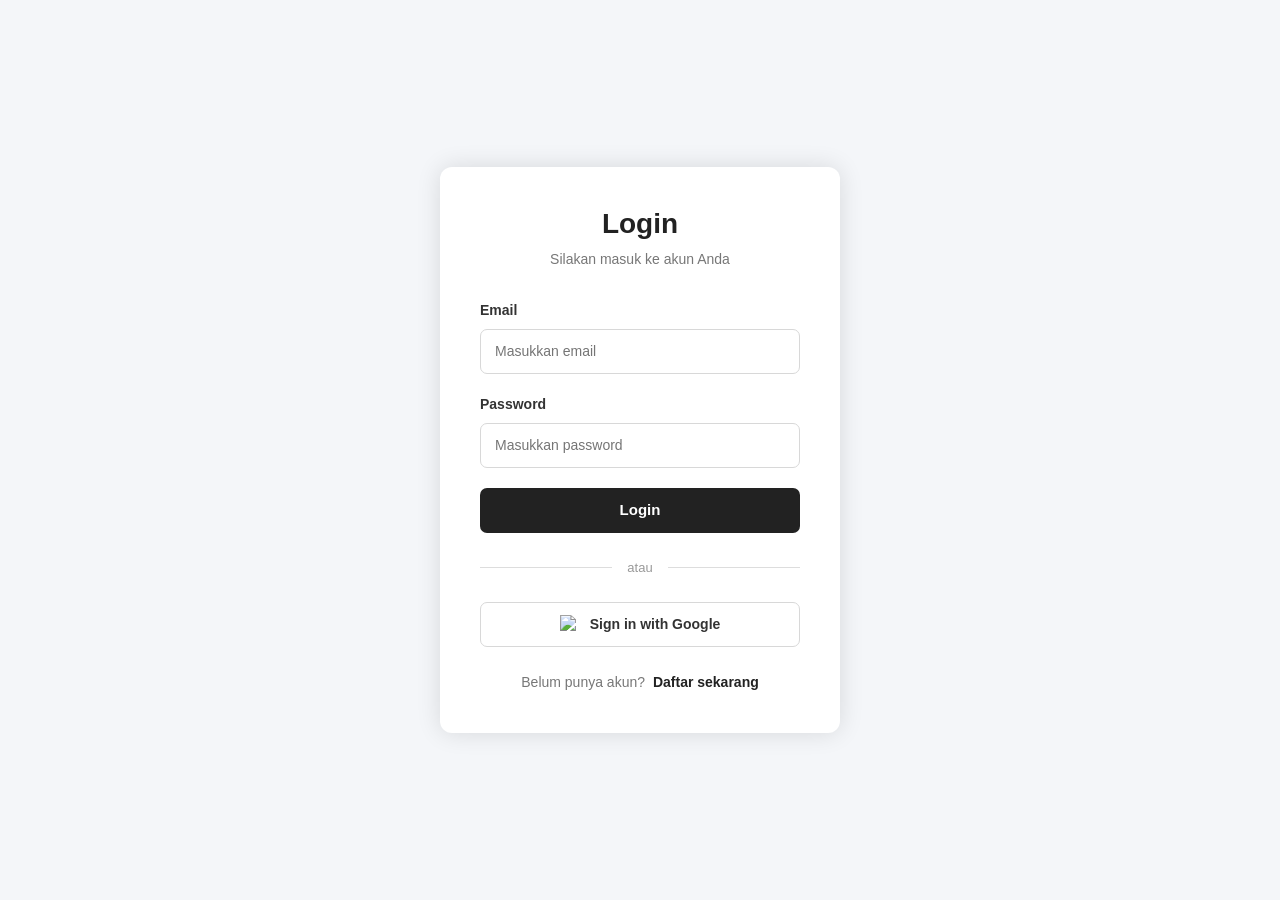
==== Login/login.html @ 1a57f4ee "initial commit" ====
<!doctype html>
<html lang="id">
  <head>
    <meta charset="UTF-8" />
    <meta name="viewport" content="width=device-width, initial-scale=1.0" />

    <title>Login</title>

    <!-- Bootstrap -->
    <link
      href="https://cdn.jsdelivr.net/npm/bootstrap@5.3.3/dist/css/bootstrap.min.css"
      rel="stylesheet"
    />

    <!-- CSS Custom -->
    <link rel="stylesheet" href="style.css" />
  </head>

  <body>
    <!-- LOGIN CONTAINER -->
    <div class="login-container">
      <!-- LOGIN BOX -->
      <div class="login-box">
        <!-- TITLE -->
        <h1>Login</h1>

        <p>Silakan masuk ke akun Anda</p>

        <!-- LOGIN FORM -->
        <form>
          <!-- EMAIL -->
          <div class="form-group">
            <label for="email"> Email </label>

            <input
              type="email"
              id="email"
              name="email"
              placeholder="Masukkan email"
              required
            />
          </div>

          <!-- PASSWORD -->
          <div class="form-group">
            <label for="password"> Password </label>

            <input
              type="password"
              id="password"
              name="password"
              placeholder="Masukkan password"
              required
            />
          </div>

          <!-- LOGIN BUTTON -->
          <button type="submit">Login</button>
        </form>

        <!-- DIVIDER -->
        <div class="login-divider">
          <span>atau</span>
        </div>

        <!-- GOOGLE LOGIN -->
        <button type="button" class="google-button">
          <img
            src="https://www.gstatic.com/firebasejs/ui/2.0.0/images/auth/google.svg"
            alt="Google"
          />

          <span> Sign in with Google </span>
        </button>

        <!-- REGISTER LINK -->
        <div class="form-footer">
          <span> Belum punya akun? </span>

          <a href="registrasi.html"> Daftar sekarang </a>
        </div>
      </div>
    </div>
    <script src="login.js"></script>
  </body>
</html>
---- Login/style.css ----
/* =========================================
   RESET
========================================= */

* {
  margin: 0;
  padding: 0;
  box-sizing: border-box;
}

/* =========================================
   BODY
========================================= */

body {
  font-family: Arial, Helvetica, sans-serif;

  background-color: #f4f6f9;

  min-height: 100vh;
}

/* =========================================
   LOGIN & REGISTER CONTAINER
========================================= */

.login-container,
.register-container {
  min-height: 100vh;

  display: flex;
  justify-content: center;
  align-items: center;

  padding: 20px;
}

/* =========================================
   LOGIN & REGISTER BOX
========================================= */

.login-box,
.register-box {
  width: 100%;

  background-color: #ffffff;

  border-radius: 12px;

  padding: 40px;

  box-shadow: 0 0 25px rgba(0, 0, 0, 0.12);
}

/* Ukuran Login */

.login-box {
  max-width: 400px;
}

/* Ukuran Registrasi */

.register-box {
  max-width: 450px;
}

/* =========================================
   TITLE
========================================= */

.login-box h1,
.register-box h1 {
  text-align: center;

  font-size: 28px;

  font-weight: 700;

  color: #222222;

  margin-bottom: 8px;
}

/* =========================================
   SUBTITLE
========================================= */

.login-box > p,
.register-box > p {
  text-align: center;

  color: #777777;

  font-size: 14px;

  margin-bottom: 30px;
}

/* =========================================
   FORM
========================================= */

.form-group {
  margin-bottom: 20px;
}

/* =========================================
   LABEL
========================================= */

.form-group label {
  display: block;

  margin-bottom: 8px;

  font-size: 14px;

  font-weight: 600;

  color: #333333;
}

/* =========================================
   INPUT
========================================= */

.form-group input {
  width: 100%;

  height: 45px;

  padding: 0 14px;

  border: 1px solid #d8d8d8;

  border-radius: 7px;

  outline: none;

  font-size: 14px;

  background-color: #ffffff;

  transition: all 0.2s ease;
}

/* Input ketika aktif */

.form-group input:focus {
  border-color: #222222;

  box-shadow: 0 0 0 2px rgba(0, 0, 0, 0.05);
}

/* =========================================
   LOGIN BUTTON
========================================= */

.login-box form button,
.register-box form button {
  width: 100%;

  height: 45px;

  border: none;

  border-radius: 7px;

  background-color: #222222;

  color: #ffffff;

  font-size: 15px;

  font-weight: 600;

  cursor: pointer;

  transition: all 0.2s ease;
}

/* Button hover */

.login-box form button:hover,
.register-box form button:hover {
  background-color: #444444;
}
/* =========================================
   GOOGLE LOGIN
========================================= */

.google-button {
  width: 100%;
  height: 45px;

  display: flex;
  align-items: center;
  justify-content: center;

  gap: 10px;

  background-color: #ffffff;

  border: 1px solid #d8d8d8;

  border-radius: 7px;

  color: #333333;

  font-size: 14px;
  font-weight: 600;

  cursor: pointer;

  transition: all 0.2s ease;
}

.google-button img {
  width: 20px;
  height: 20px;
}

.google-button:hover {
  background-color: #f8f8f8;
  border-color: #bdbdbd;
}

/* =========================================
   LOGIN DIVIDER
========================================= */

.login-divider {
  display: flex;
  align-items: center;
  gap: 15px;

  margin: 25px 0;
}

.login-divider::before,
.login-divider::after {
  content: "";

  flex: 1;

  height: 1px;

  background-color: #dddddd;
}

.login-divider span {
  color: #999999;

  font-size: 13px;
}
/* =========================================
   FOOTER
========================================= */

.form-footer {
  text-align: center;

  margin-top: 25px;

  font-size: 14px;

  color: #777777;
}

/* =========================================
   LINK
========================================= */

.form-footer a {
  color: #222222;

  font-weight: 600;

  text-decoration: none;

  margin-left: 4px;
}

.form-footer a:hover {
  text-decoration: underline;
}

/* =========================================
   RESPONSIVE
========================================= */

@media (max-width: 480px) {
  .login-box,
  .register-box {
    padding: 30px 22px;
  }

  .login-box h1,
  .register-box h1 {
    font-size: 24px;
  }
}
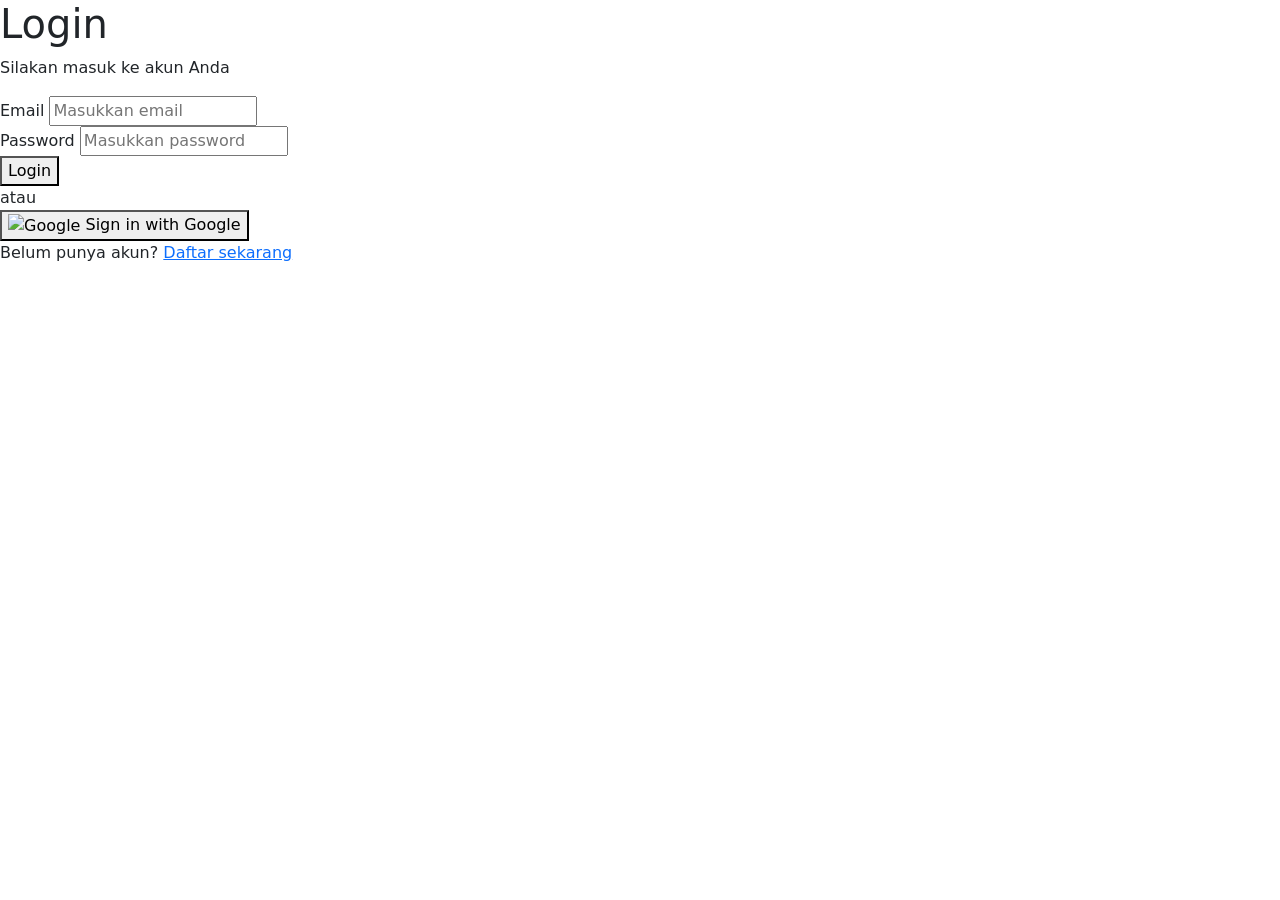
==== commit 87147c55: "Update file" ====
--- a/Login/login.html
+++ b/Login/login.html
@@ -11,11 +11,8 @@
       href="https://cdn.jsdelivr.net/npm/bootstrap@5.3.3/dist/css/bootstrap.min.css"
       rel="stylesheet"
     />
-
-    <!-- CSS Custom -->
-    <link rel="stylesheet" href="style.css" />
+    <link rel="stylesheet" href="../CSS/style.css" />
   </head>
-
   <body>
     <!-- LOGIN CONTAINER -->
     <div class="login-container">
@@ -77,7 +74,7 @@
         <div class="form-footer">
           <span> Belum punya akun? </span>
 
-          <a href="registrasi.html"> Daftar sekarang </a>
+          <a href="../registrasi/registrasi.html"> Daftar sekarang</a>
         </div>
       </div>
     </div>
